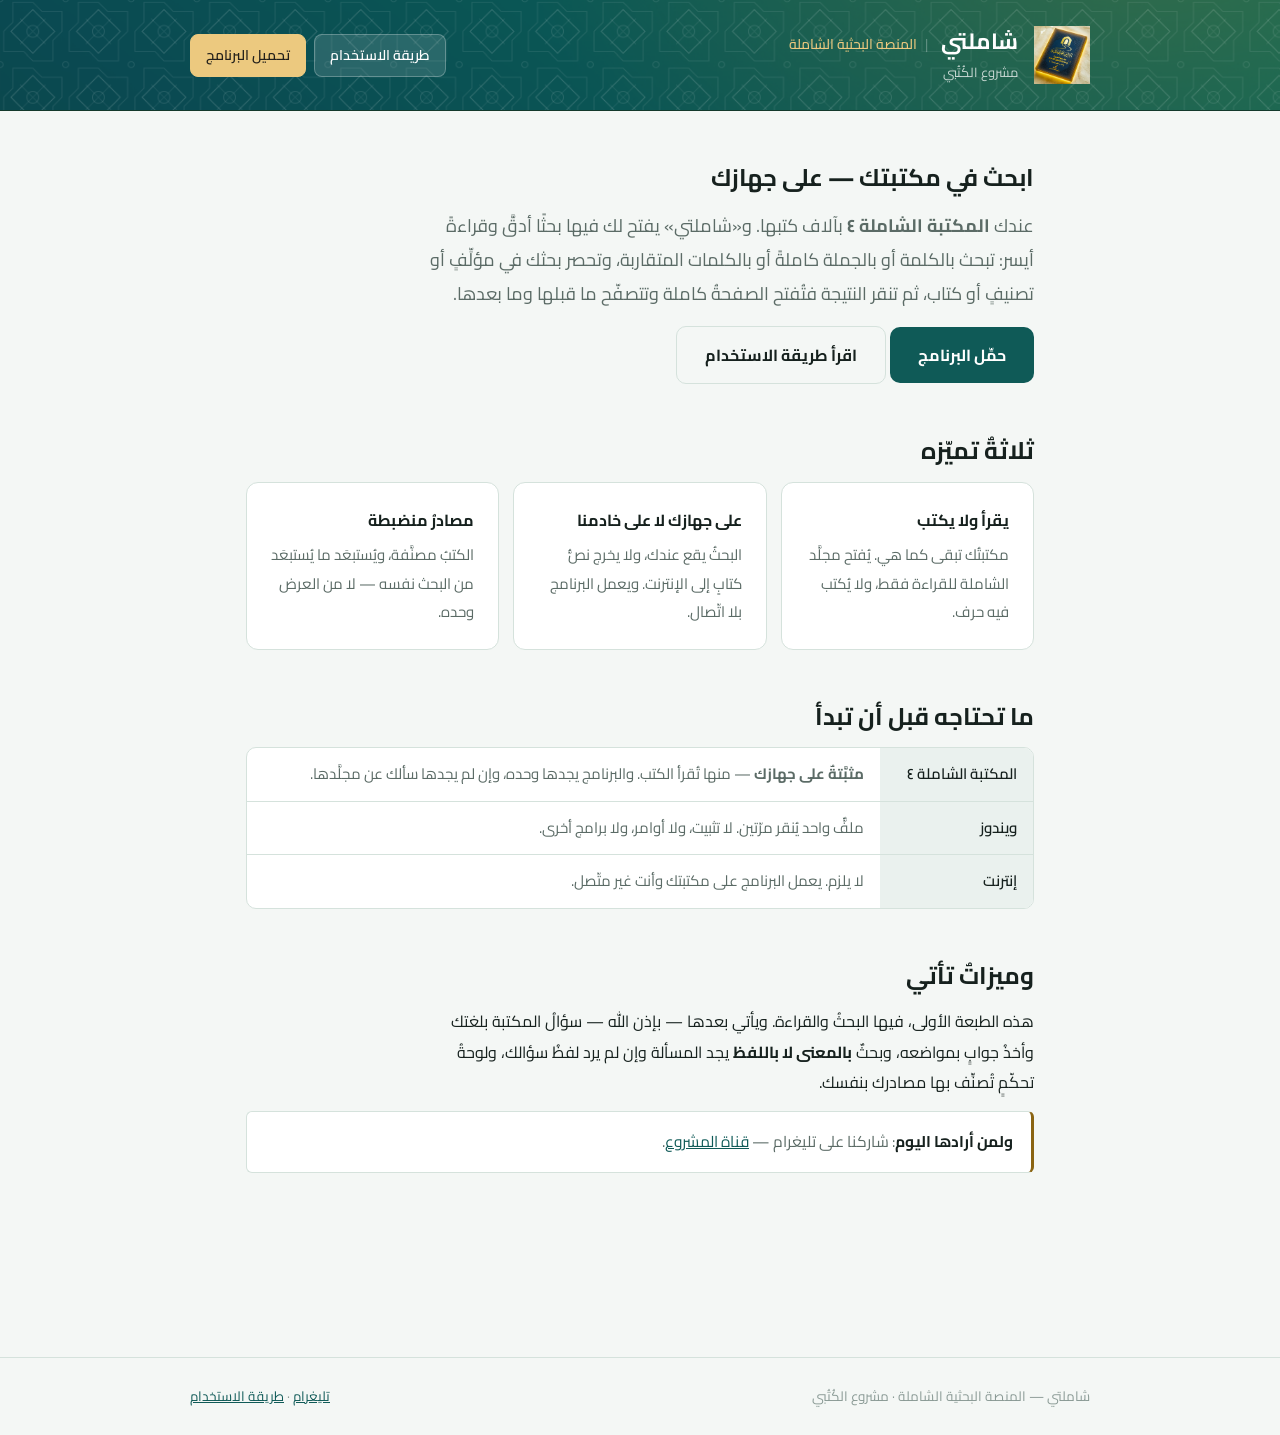
==== index.html @ da9c74fb "شاملتي: صفحةُ التعريف وطريقةُ الاستخدام مستودعُ النشر: الصفحتان وأصولُهما، والملفُّ التنفيذيّ في الإ" ====
<!doctype html>
<html lang="ar" dir="rtl">
<head>
<meta charset="utf-8">
<meta name="viewport" content="width=device-width, initial-scale=1">
<title>شاملتي — المنصة البحثية الشاملة</title>
<meta name="description" content="برنامجٌ يبحث في مكتبتك من المكتبة الشاملة ٤ على جهازك: بحثٌ لفظيّ دقيق، وقراءةٌ للصفحة كاملة، ومصادرُ منضبطة. ملفٌّ واحد يُنقر مرّتين.">
<meta property="og:title" content="شاملتي — المنصة البحثية الشاملة">
<meta property="og:description" content="ابحث في مكتبتك من الشاملة ٤ على جهازك. ملفٌّ واحد، بلا تثبيت، وبلا إنترنت.">
<meta property="og:type" content="website">
<link rel="stylesheet" href="./brand.css">
<link rel="icon" href="./assets/logo.png">
</head>
<body>

<header class="site-head">
  <div class="row">
    <img src="./assets/logo.png" alt="شاملتي" width="317" height="331">
    <div>
      <h1>شاملتي <span class="t">المنصة البحثية الشاملة</span></h1>
      <p class="by">مشروع الكُتُبي</p>
    </div>
    <nav class="site-nav">
      <a href="./how.html">طريقة الاستخدام</a>
      <a class="cta" href="./how.html#download">تحميل البرنامج</a>
    </nav>
  </div>
</header>

<div class="wrap">

<section>
  <h2>ابحث في مكتبتك — على جهازك</h2>
  <p class="lede">
    عندك <strong>المكتبة الشاملة ٤</strong> بآلاف كتبها. و«شاملتي» يفتح لك فيها
    بحثًا أدقَّ وقراءةً أيسر: تبحث بالكلمة أو بالجملة كاملةً أو بالكلمات
    المتقاربة، وتحصر بحثك في مؤلِّفٍ أو تصنيفٍ أو كتاب، ثم تنقر النتيجة فتُفتح
    الصفحةُ كاملة وتتصفّح ما قبلها وما بعدها.
  </p>
  <p>
    <a class="btn" href="./how.html#download">حمِّل البرنامج</a>
    <a class="btn ghost" href="./how.html">اقرأ طريقة الاستخدام</a>
  </p>
</section>

<section>
  <h2>ثلاثةٌ تميّزه</h2>
  <div class="grid">
    <div class="card">
      <h3>يقرأ ولا يكتب</h3>
      <p>مكتبتُك تبقى كما هي. يُفتح مجلَّد الشاملة للقراءة فقط، ولا يُكتب فيه حرف.</p>
    </div>
    <div class="card">
      <h3>على جهازك لا على خادمنا</h3>
      <p>البحثُ يقع عندك، ولا يخرج نصُّ كتابٍ إلى الإنترنت. ويعمل البرنامج بلا اتّصال.</p>
    </div>
    <div class="card">
      <h3>مصادرُ منضبطة</h3>
      <p>الكتبُ مصنَّفة، ويُستبعَد ما يُستبعَد من البحث نفسه — لا من العرض وحده.</p>
    </div>
  </div>
</section>

<section>
  <h2>ما تحتاجه قبل أن تبدأ</h2>
  <div class="tablewrap">
    <table>
      <tbody>
        <tr>
          <th scope="row">المكتبة الشاملة ٤</th>
          <td><strong>مثبَّتةٌ على جهازك</strong> — منها تُقرأ الكتب. والبرنامج يجدها وحده، وإن لم يجدها سألك عن مجلَّدها.</td>
        </tr>
        <tr>
          <th scope="row">ويندوز</th>
          <td>ملفٌّ واحد يُنقر مرّتين. لا تثبيت، ولا أوامر، ولا برامج أخرى.</td>
        </tr>
        <tr>
          <th scope="row">إنترنت</th>
          <td>لا يلزم. يعمل البرنامج على مكتبتك وأنت غير متّصل.</td>
        </tr>
      </tbody>
    </table>
  </div>
</section>

<section>
  <h2>وميزاتٌ تأتي</h2>
  <p>
    هذه الطبعة الأولى، فيها البحثُ والقراءة. ويأتي بعدها — بإذن الله — سؤالُ
    المكتبة بلغتك وأخذُ جوابٍ بمواضعه، وبحثٌ <strong>بالمعنى لا باللفظ</strong>
    يجد المسألة وإن لم يرد لفظُ سؤالك، ولوحةُ تحكّمٍ تُصنِّف بها مصادرك بنفسك.
  </p>
  <div class="note">
    <p>
      <strong>ولمن أرادها اليوم</strong>: شاركنا على تليغرام —
      <a href="https://t.me/DRRESNiChannel">قناة المشروع</a>.
    </p>
  </div>
</section>

</div>

<footer class="site">
  <div class="row">
    <span>شاملتي — المنصة البحثية الشاملة · مشروع الكُتُبي</span>
    <span><a href="https://t.me/DRRESNiChannel">تليغرام</a> · <a href="./how.html">طريقة الاستخدام</a></span>
  </div>
</footer>

</body>
</html>
---- brand.css ----
/* هُوية «شاملتي» — تشترك فيها صفحات الموقع.
   الألوان مقيسةٌ من صورة الترويسة نفسها: طرفُها #0F5A57 وأيمنُها #246A50. */

@font-face {
  font-family: "Cairo";
  font-style: normal;
  font-weight: 400 700;
  font-display: swap;
  src: url("./assets/fonts/cairo-arabic.woff2") format("woff2");
  unicode-range: U+0600-06FF, U+0750-077F, U+0870-088E, U+0890-0891, U+0897-08E1,
    U+08E3-08FF, U+200C-200E, U+2010-2011, U+204F, U+2E41, U+FB50-FDFF,
    U+FE70-FE74, U+FE76-FEFC;
}
@font-face {
  font-family: "Cairo";
  font-style: normal;
  font-weight: 400 700;
  font-display: swap;
  src: url("./assets/fonts/cairo-latin.woff2") format("woff2");
  unicode-range: U+0000-00FF, U+0131, U+0152-0153, U+02BB-02BC, U+02C6, U+02DA,
    U+02DC, U+2000-206F, U+20AC, U+2122, U+2212, U+FEFF, U+FFFD;
}

:root {
  color-scheme: light dark;
  --teal: #0f5a57;
  --green: #246a50;
  --gold: #ecc97f;
  --bg: #f4f7f5;
  --surface: #ffffff;
  --surface-2: #eaf1ee;
  --line: #d5e2dc;
  --ink: #16211e;
  --ink-2: #5b6b66;
  --ink-3: #8a9a95;
  --warn: #8a6412;
  --display: "Cairo", "Segoe UI", Tahoma, sans-serif;
  --body: "Cairo", "Segoe UI", Tahoma, system-ui, sans-serif;
  --mono: ui-monospace, Consolas, "Courier New", monospace;
  --pad: clamp(20px, 5vw, 56px);
}

@media (prefers-color-scheme: dark) {
  :root:not([data-theme="light"]) {
    --gold: #e6c079;
    --bg: #0e1614;
    --surface: #14201e;
    --surface-2: #1b2b28;
    --line: #263a36;
    --ink: #e3ede9;
    --ink-2: #9ab0aa;
    --ink-3: #74857f;
    --warn: #d9a940;
  }
}

* { box-sizing: border-box; }

body {
  margin: 0;
  background: var(--bg);
  color: var(--ink);
  direction: rtl;
  font-family: var(--body);
  font-size: 16px;
  line-height: 1.9;
  -webkit-font-smoothing: antialiased;
}

h1, h2, h3 { font-family: var(--display); font-weight: 700; text-wrap: balance; }

a { color: var(--teal); }
@media (prefers-color-scheme: dark) { :root:not([data-theme="light"]) a { color: #58bda6; } }

.wrap { max-width: 900px; margin: 0 auto; padding: 0 var(--pad) 80px; }

/* ── الترويسة ── */
.site-head {
  background: var(--teal) url("./assets/header-bg.png") center / cover no-repeat;
  padding: 26px var(--pad);
  border-bottom: 1px solid color-mix(in srgb, var(--green) 55%, #000);
}
.site-head .row { max-width: 900px; margin: 0 auto; display: flex; align-items: center; gap: 16px; flex-wrap: wrap; }
.site-head img { height: 58px; width: auto; display: block; flex: none; }
.site-head h1 { margin: 0; font-size: 22px; color: #fff; line-height: 1.4; }
.site-head h1 .t { font-size: 14px; font-weight: 500; color: var(--gold); margin-inline-start: 8px; }
.site-head h1 .t::before { content: "|"; color: rgba(255,255,255,.3); margin-inline-end: 8px; font-weight: 400; }
.site-head .by { margin: 3px 0 0; font-size: 13px; color: rgba(255,255,255,.75); }
.site-nav { margin-inline-start: auto; display: flex; gap: 8px; flex-wrap: wrap; }
.site-nav a {
  color: #fff; text-decoration: none; font-size: 14px; font-weight: 600;
  padding: 7px 15px; border-radius: 8px; background: rgba(255,255,255,.13);
  border: 1px solid rgba(255,255,255,.26);
}
.site-nav a:hover { background: rgba(255,255,255,.22); }
.site-nav a.cta { background: var(--gold); color: #23201b; border-color: var(--gold); }

/* ── عناصر مشتركة ── */
section { margin: 44px 0; }
h2 { font-size: clamp(19px, 3vw, 24px); margin: 0 0 8px; }
h3 { font-size: 17px; margin: 26px 0 6px; }
p { margin: 0 0 14px; max-width: 68ch; }
.lede { font-size: 18px; color: var(--ink-2); max-width: 62ch; }

.btn {
  display: inline-flex; align-items: center; gap: 9px;
  background: var(--teal); color: #fff; text-decoration: none;
  padding: 13px 28px; border-radius: 10px; font-weight: 700; font-size: 16px;
  border: 0; cursor: pointer;
}
.btn:hover { background: var(--green); }
.btn.gold { background: var(--gold); color: #23201b; }
.btn.ghost { background: transparent; color: var(--ink); border: 1px solid var(--line); }

.card { background: var(--surface); border: 1px solid var(--line); border-radius: 12px; padding: 22px 24px; }
.grid { display: grid; gap: 14px; grid-template-columns: repeat(auto-fit, minmax(240px, 1fr)); }
.grid .card h3 { margin: 0 0 6px; font-size: 16px; }
.grid .card p { margin: 0; font-size: 15px; color: var(--ink-2); }

.note {
  border: 1px solid var(--line); border-inline-start: 3px solid var(--warn);
  background: var(--surface); border-radius: 6px; padding: 15px 18px; margin: 0 0 15px;
}
.note strong { color: var(--ink); }
.note p { margin: 0; color: var(--ink-2); font-size: 15.5px; }
.note p + p { margin-top: 8px; }

code { font-family: var(--mono); font-size: .88em; background: var(--surface-2);
  padding: 1px 6px; border-radius: 4px; direction: ltr; unicode-bidi: isolate; }

.steps { counter-reset: s; display: flex; flex-direction: column; gap: 14px; }
.step { background: var(--surface); border: 1px solid var(--line); border-radius: 12px; padding: 20px 24px; position: relative; }
.step::before {
  counter-increment: s; content: counter(s);
  position: absolute; inset-inline-start: -14px; top: 18px;
  width: 30px; height: 30px; border-radius: 50%;
  background: var(--teal); color: #fff;
  display: grid; place-items: center; font-family: var(--display); font-weight: 700; font-size: 14px;
}
.step h3 { margin: 0 0 6px; font-size: 17px; }
.step p { margin: 0 0 10px; color: var(--ink-2); font-size: 15.5px; }
.step p:last-child { margin-bottom: 0; }
.step img { max-width: 100%; border: 1px solid var(--line); border-radius: 8px; margin-top: 10px; }
@media (max-width: 720px) { .step::before { inset-inline-start: auto; inset-inline-end: -10px; } }

table { width: 100%; border-collapse: collapse; font-size: 15px; }
.tablewrap { overflow-x: auto; border: 1px solid var(--line); border-radius: 10px; background: var(--surface); }
th, td { padding: 12px 16px; text-align: right; border-bottom: 1px solid var(--line); vertical-align: top; }
thead th { background: var(--surface-2); font-size: 13px; color: var(--ink-2); }
tbody tr:last-child th, tbody tr:last-child td { border-bottom: 0; }
tbody th { font-weight: 600; background: var(--surface-2); }
td { color: var(--ink-2); }

footer.site {
  border-top: 1px solid var(--line); margin-top: 60px; padding: 26px var(--pad);
  color: var(--ink-3); font-size: 13.5px;
}
footer.site .row { max-width: 900px; margin: 0 auto; display: flex; gap: 14px; flex-wrap: wrap; justify-content: space-between; }
@media (prefers-reduced-motion: reduce) { * { animation: none !important; transition: none !important; } }
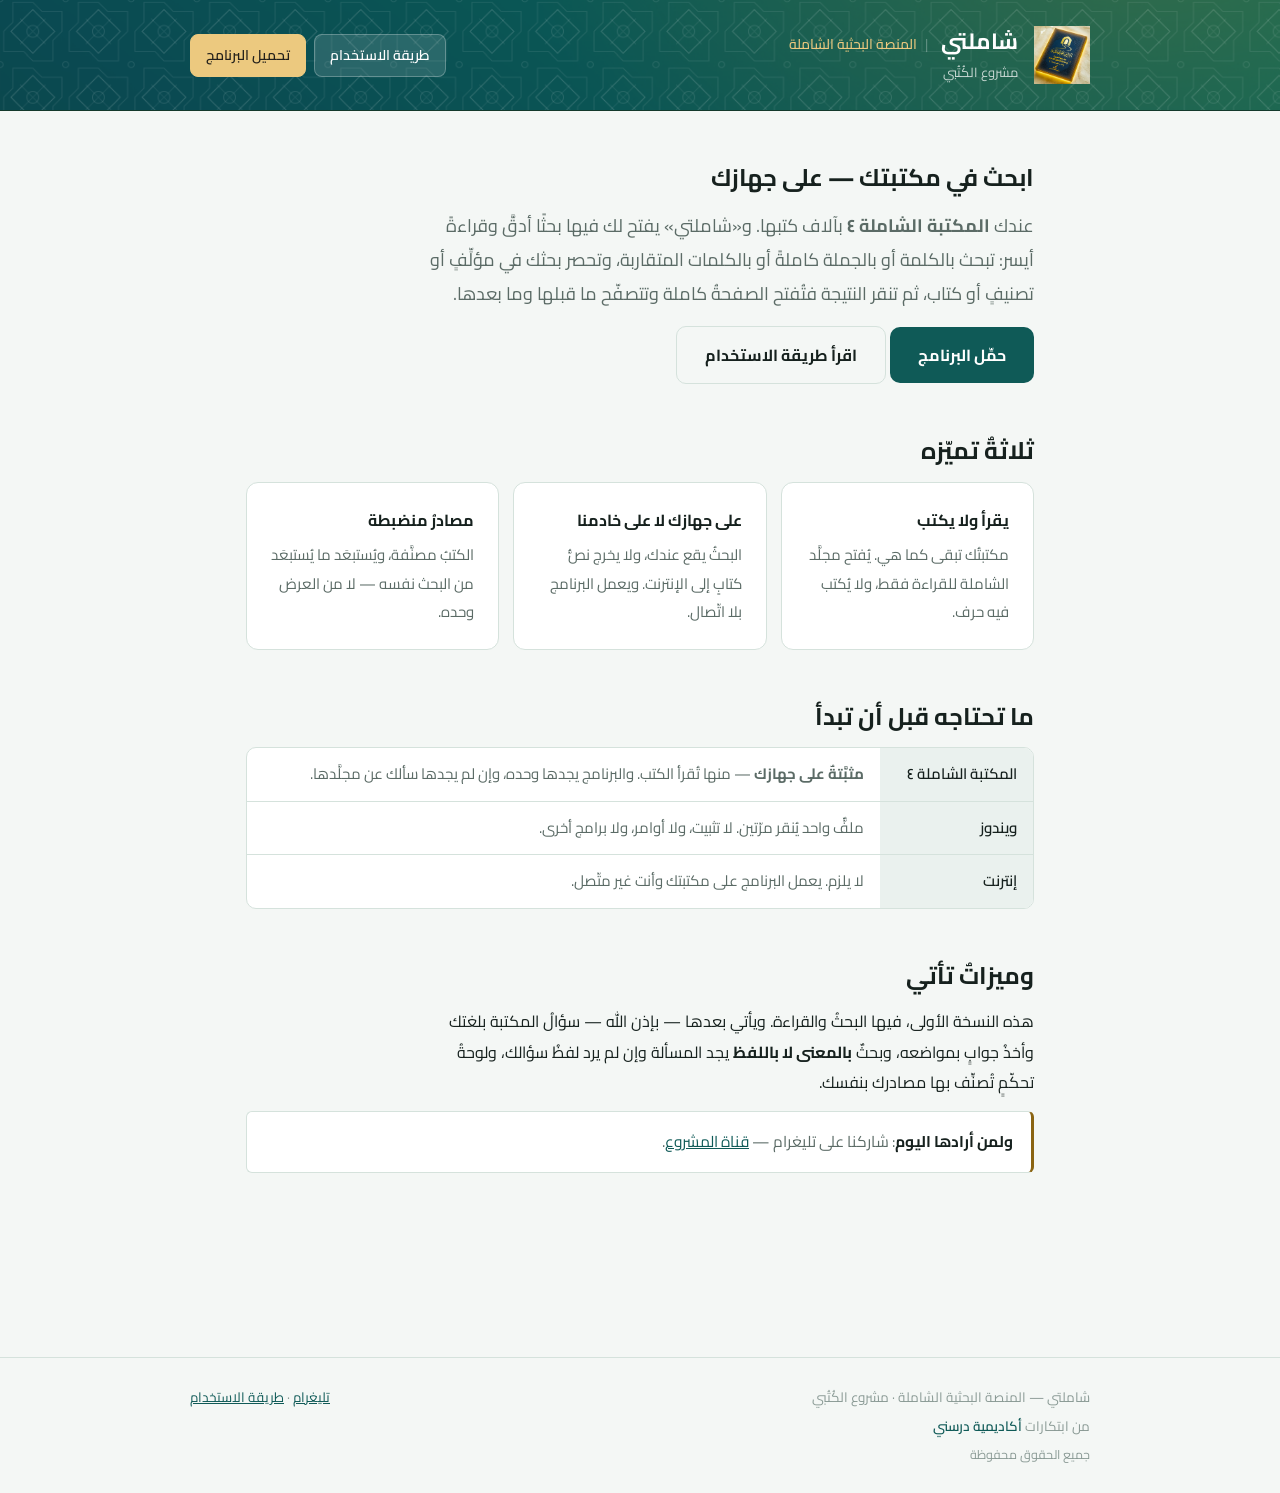
==== commit 266892a9: "تصحيحاتٌ في النصّ، وذيلٌ ينسب المشروع - «الطبعة» → «النسخة» في كل ما يقرؤه المستخدم. - ذيلُ الصفحتين" ====
--- a/index.html
+++ b/index.html
@@ -86,7 +86,7 @@
 <section>
   <h2>وميزاتٌ تأتي</h2>
   <p>
-    هذه الطبعة الأولى، فيها البحثُ والقراءة. ويأتي بعدها — بإذن الله — سؤالُ
+    هذه النسخة الأولى، فيها البحثُ والقراءة. ويأتي بعدها — بإذن الله — سؤالُ
     المكتبة بلغتك وأخذُ جوابٍ بمواضعه، وبحثٌ <strong>بالمعنى لا باللفظ</strong>
     يجد المسألة وإن لم يرد لفظُ سؤالك، ولوحةُ تحكّمٍ تُصنِّف بها مصادرك بنفسك.
   </p>
@@ -102,7 +102,11 @@
 
 <footer class="site">
   <div class="row">
-    <span>شاملتي — المنصة البحثية الشاملة · مشروع الكُتُبي</span>
+    <div>
+      <div>شاملتي — المنصة البحثية الشاملة · مشروع الكُتُبي</div>
+      <div class="from">من ابتكارات <a href="https://drresni.com">أكاديمية درسني</a></div>
+      <div class="rights">جميع الحقوق محفوظة</div>
+    </div>
     <span><a href="https://t.me/DRRESNiChannel">تليغرام</a> · <a href="./how.html">طريقة الاستخدام</a></span>
   </div>
 </footer>
--- a/brand.css
+++ b/brand.css
@@ -155,5 +155,10 @@
   border-top: 1px solid var(--line); margin-top: 60px; padding: 26px var(--pad);
   color: var(--ink-3); font-size: 13.5px;
 }
-footer.site .row { max-width: 900px; margin: 0 auto; display: flex; gap: 14px; flex-wrap: wrap; justify-content: space-between; }
+footer.site .row { max-width: 900px; margin: 0 auto; display: flex; gap: 16px;
+  flex-wrap: wrap; justify-content: space-between; align-items: flex-start; line-height: 2; }
+footer.site .from { margin-top: 2px; }
+footer.site .from a { color: var(--teal); font-weight: 600; text-decoration: none; }
+footer.site .from a:hover { text-decoration: underline; }
+footer.site .rights { margin-top: 2px; font-size: 12.5px; color: var(--ink-3); }
 @media (prefers-reduced-motion: reduce) { * { animation: none !important; transition: none !important; } }
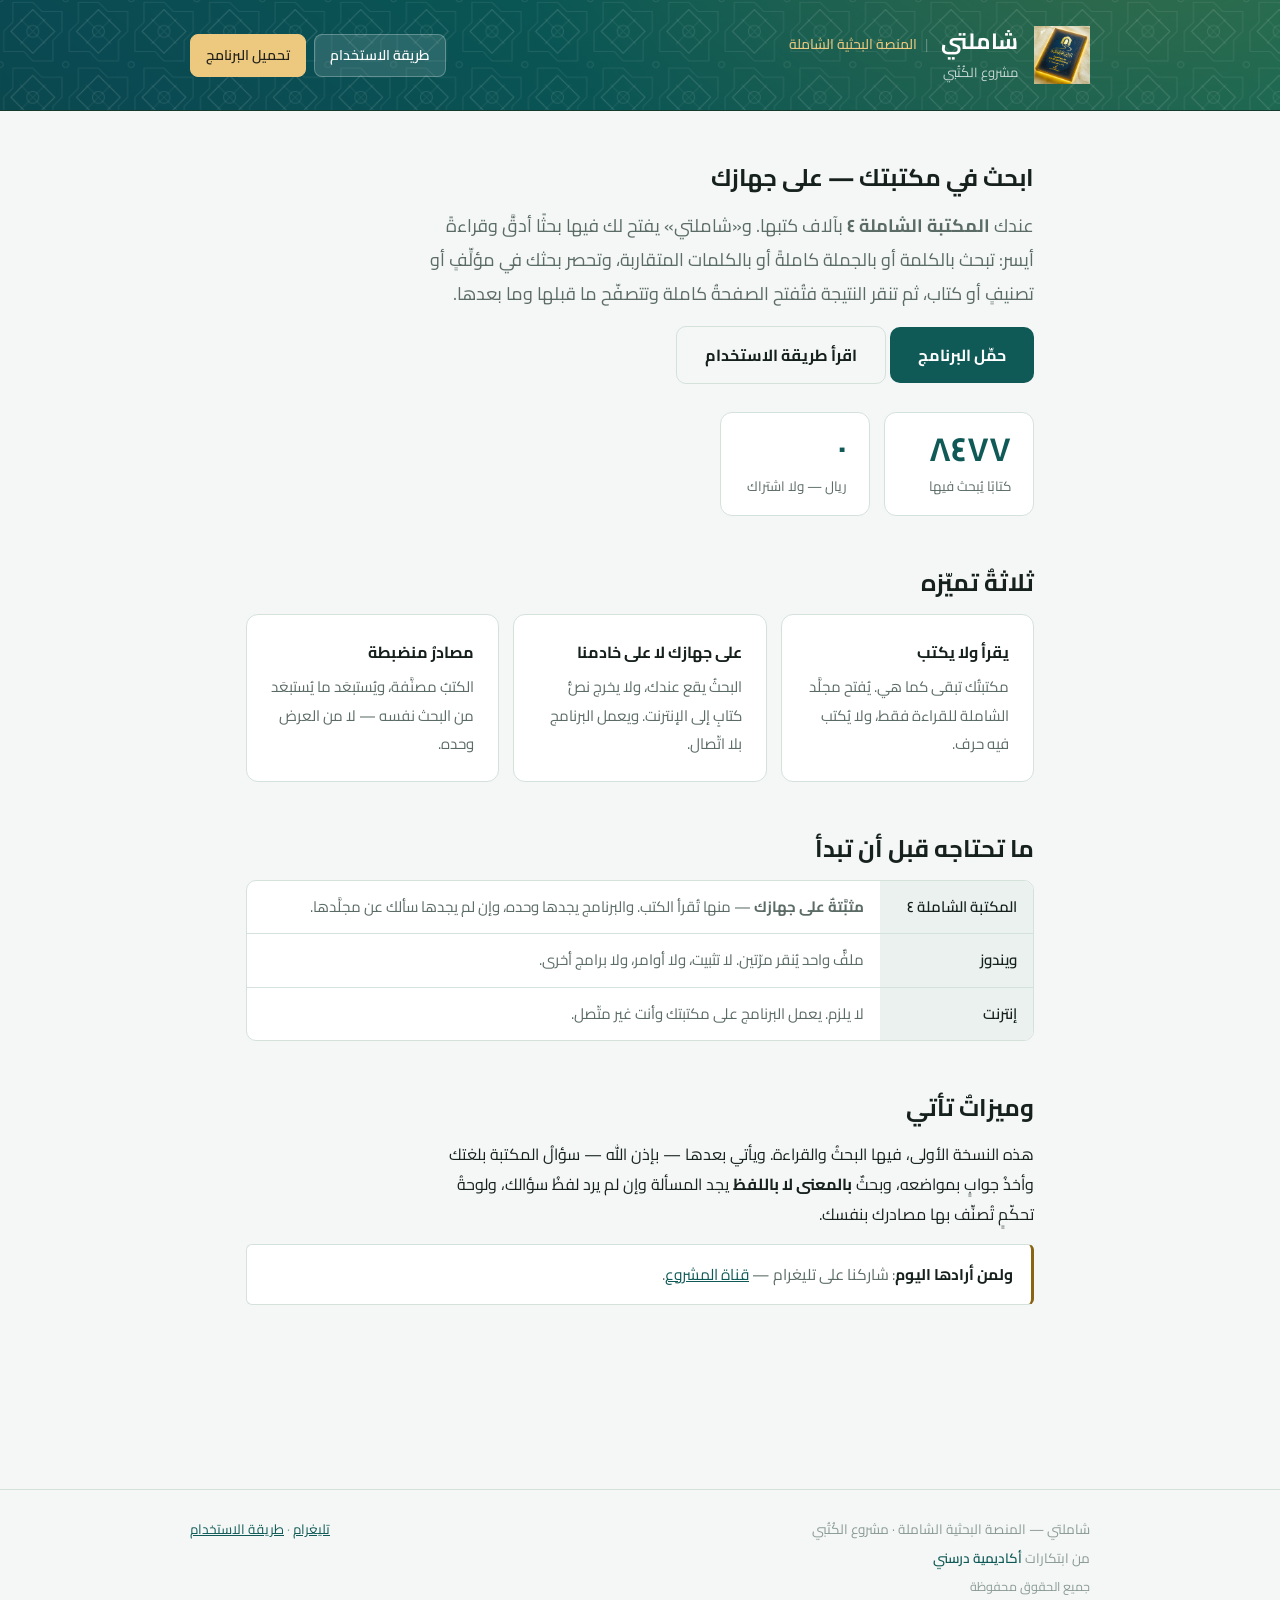
==== commit 31839aba: "feat: عدّادُ تنزيلاتٍ حقيقيّ في الصفحة الأولى يُقرأ من واجهة غيت هَب ويجمع تنزيلات كل الإصدارات، فلا" ====
--- a/index.html
+++ b/index.html
@@ -41,6 +41,21 @@
     <a class="btn" href="./how.html#download">حمِّل البرنامج</a>
     <a class="btn ghost" href="./how.html">اقرأ طريقة الاستخدام</a>
   </p>
+
+  <div class="stats">
+    <div class="stat" id="dlStat" hidden>
+      <b id="dlCount">—</b>
+      <span>مرّة حُمِّل البرنامج</span>
+    </div>
+    <div class="stat">
+      <b>٨٤٧٧</b>
+      <span>كتابًا يُبحث فيها</span>
+    </div>
+    <div class="stat">
+      <b>٠</b>
+      <span>ريال — ولا اشتراك</span>
+    </div>
+  </div>
 </section>
 
 <section>
@@ -111,5 +126,28 @@
   </div>
 </footer>
 
+<script>
+/* عدّادُ التنزيلات: مجموعُ مرفقات كل الإصدارات من واجهة غيت هَب.
+   ويُخفى العدّادُ عند التعذّر أو عند الصفر — فرقمٌ خاطئ أسوأُ من لا رقم. */
+(function () {
+  var box = document.getElementById("dlStat");
+  var out = document.getElementById("dlCount");
+  if (!box || !out) return;
+  fetch("https://api.github.com/repos/aburaji/shamelaty-app/releases", {
+    headers: { accept: "application/vnd.github+json" }
+  })
+    .then(function (r) { return r.ok ? r.json() : Promise.reject(r.status); })
+    .then(function (rels) {
+      var n = 0;
+      (rels || []).forEach(function (rel) {
+        (rel.assets || []).forEach(function (a) { n += a.download_count || 0; });
+      });
+      if (!n) return;
+      out.textContent = n.toLocaleString("ar-EG");
+      box.hidden = false;
+    })
+    .catch(function () { /* الصفحة كاملةٌ بدونه */ });
+})();
+</script>
 </body>
 </html>
--- a/brand.css
+++ b/brand.css
@@ -95,6 +95,23 @@
 .site-nav a:hover { background: rgba(255,255,255,.22); }
 .site-nav a.cta { background: var(--gold); color: #23201b; border-color: var(--gold); }
 
+/* ── أرقامٌ في الصفحة الأولى ──
+   حقيقيّةٌ كلُّها: التنزيلاتُ من غيت هَب، والكتبُ من عدّ المكتبة. */
+.stats {
+  display: flex; gap: 14px; flex-wrap: wrap; margin: 28px 0 0;
+}
+.stat {
+  background: var(--surface); border: 1px solid var(--line); border-radius: 12px;
+  padding: 16px 22px; min-width: 150px; flex: 0 1 auto;
+}
+.stat[hidden] { display: none !important; }
+.stat b {
+  display: block; font-family: var(--display); font-weight: 700;
+  font-size: clamp(26px, 4vw, 34px); line-height: 1.2; color: var(--teal);
+  font-variant-numeric: tabular-nums;
+}
+.stat span { display: block; margin-top: 4px; font-size: 13.5px; color: var(--ink-2); }
+
 /* ── عناصر مشتركة ── */
 section { margin: 44px 0; }
 h2 { font-size: clamp(19px, 3vw, 24px); margin: 0 0 8px; }
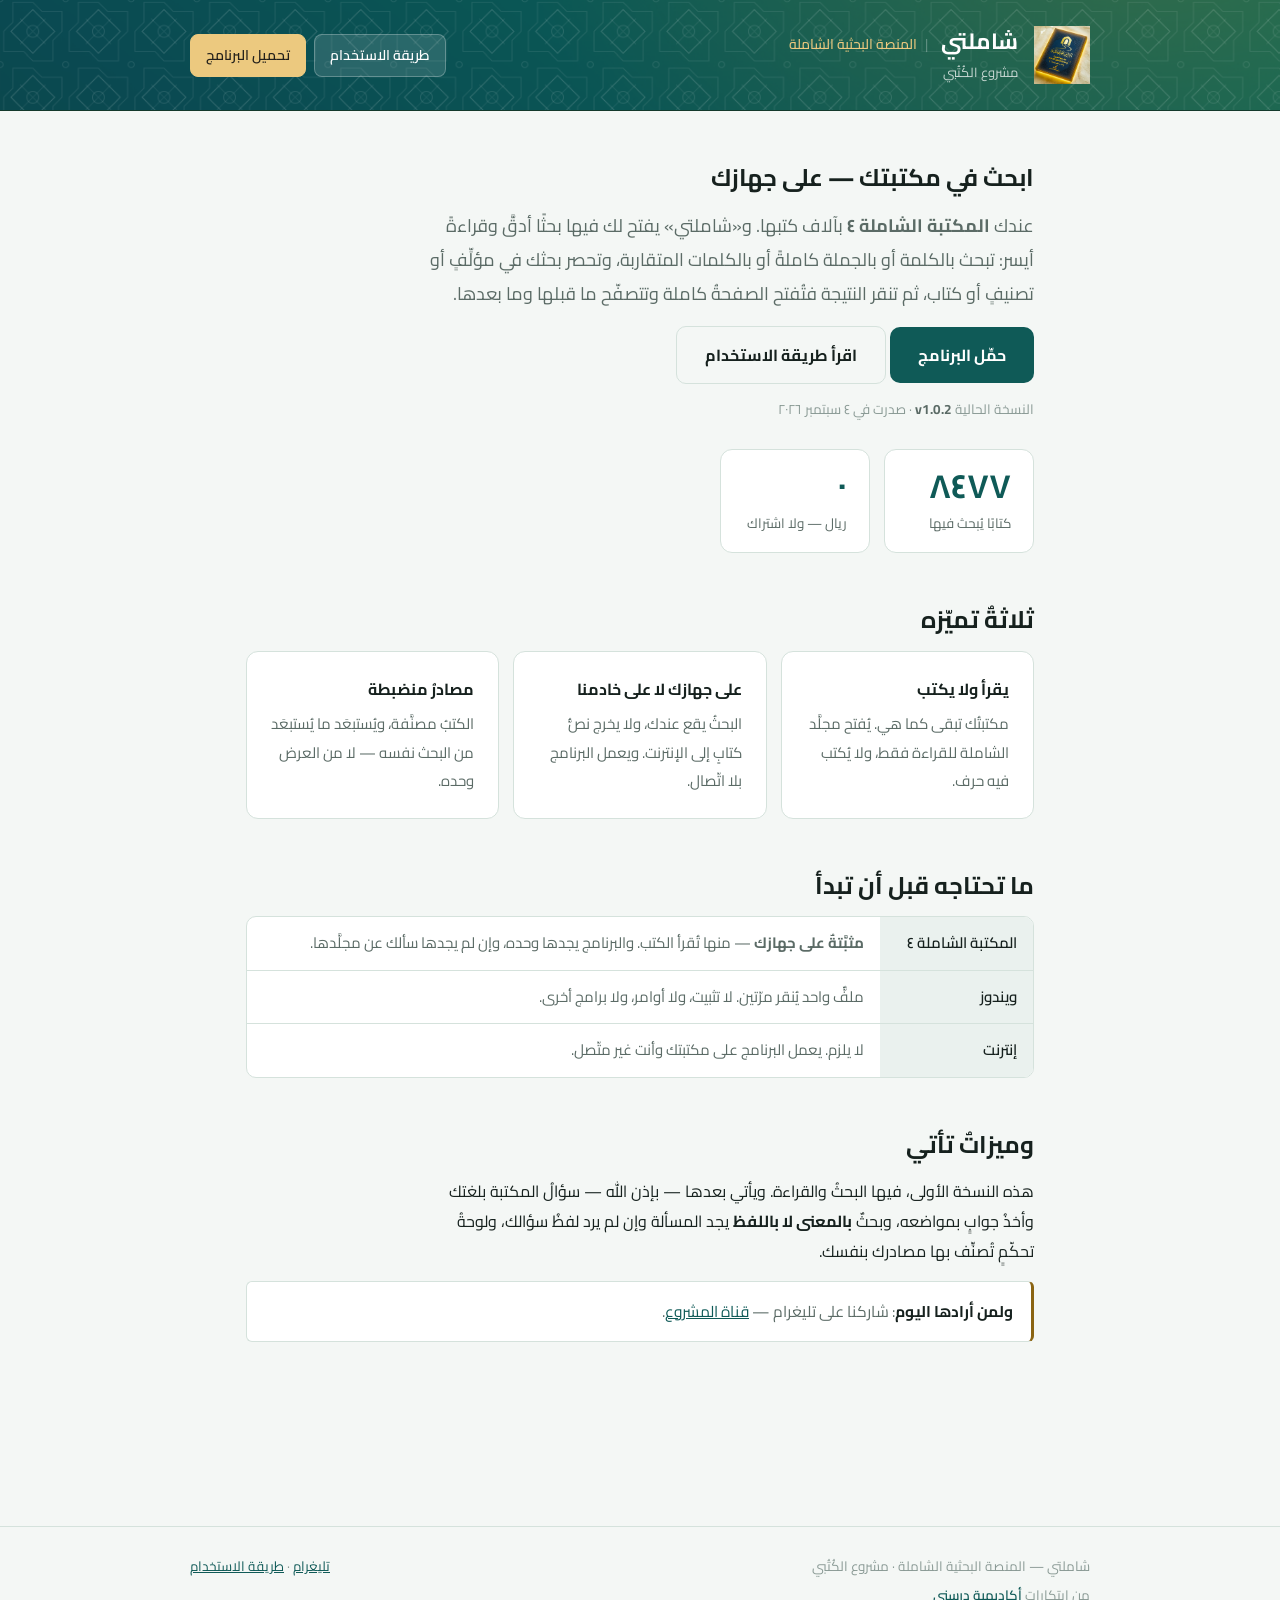
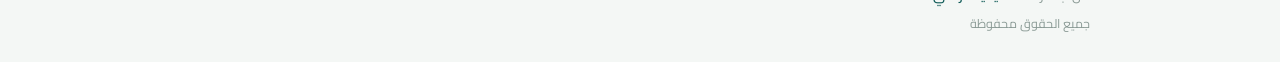
==== commit 9f1b5b03: "رقم الإصدار وتاريخه تحت زرّ التحميل يُجلبان من واجهة غيت هَب، فلا تشيخ الصفحة بعد كل نشر. والمكتوبُ " ====
--- a/index.html
+++ b/index.html
@@ -40,6 +40,10 @@
   <p>
     <a class="btn" href="./how.html#download">حمِّل البرنامج</a>
     <a class="btn ghost" href="./how.html">اقرأ طريقة الاستخدام</a>
+  </p>
+
+  <p class="ver">
+    النسخة الحالية <b id="verTag">v1.0.2</b> · صدرت في <span id="verDate">٤ سبتمبر ٢٠٢٦</span>
   </p>
 
   <div class="stats">
@@ -149,5 +153,26 @@
     .catch(function () { /* الصفحة كاملةٌ بدونه */ });
 })();
 </script>
+<script>
+/* رقمُ الإصدار وتاريخُه من غيت هَب. والمكتوبُ في الصفحة احتياطٌ يُقرأ عند
+   التعذّر — فلا يبقى المكانُ فارغًا ولا يُكتب فيه خطأ. */
+(function () {
+  var t = document.getElementById("verTag");
+  var d = document.getElementById("verDate");
+  if (!t || !d) return;
+  fetch("https://api.github.com/repos/aburaji/shamelaty-app/releases/latest", {
+    headers: { accept: "application/vnd.github+json" }
+  })
+    .then(function (r) { return r.ok ? r.json() : Promise.reject(r.status); })
+    .then(function (rel) {
+      if (rel.tag_name) t.textContent = rel.tag_name;
+      var x = rel.published_at ? new Date(rel.published_at) : null;
+      if (x && !isNaN(x.getTime())) {
+        d.textContent = x.toLocaleDateString("ar-EG", { year: "numeric", month: "long", day: "numeric" });
+      }
+    })
+    .catch(function () { /* المكتوبُ في الصفحة يكفي */ });
+})();
+</script>
 </body>
 </html>
--- a/brand.css
+++ b/brand.css
@@ -95,6 +95,16 @@
 .site-nav a:hover { background: rgba(255,255,255,.22); }
 .site-nav a.cta { background: var(--gold); color: #23201b; border-color: var(--gold); }
 
+/* رقمُ الإصدار تحت زرّ التحميل — خبرٌ لا دعوة، فيُهمَس ولا يُصاح. */
+.ver {
+  margin: 13px 0 0; font-size: 13.5px; color: var(--ink-3); line-height: 1.7;
+}
+.ver b {
+  font-family: var(--display); font-weight: 700; color: var(--ink-2);
+  font-variant-numeric: tabular-nums; direction: ltr; unicode-bidi: isolate;
+  display: inline-block;
+}
+
 /* ── أرقامٌ في الصفحة الأولى ──
    حقيقيّةٌ كلُّها: التنزيلاتُ من غيت هَب، والكتبُ من عدّ المكتبة. */
 .stats {
